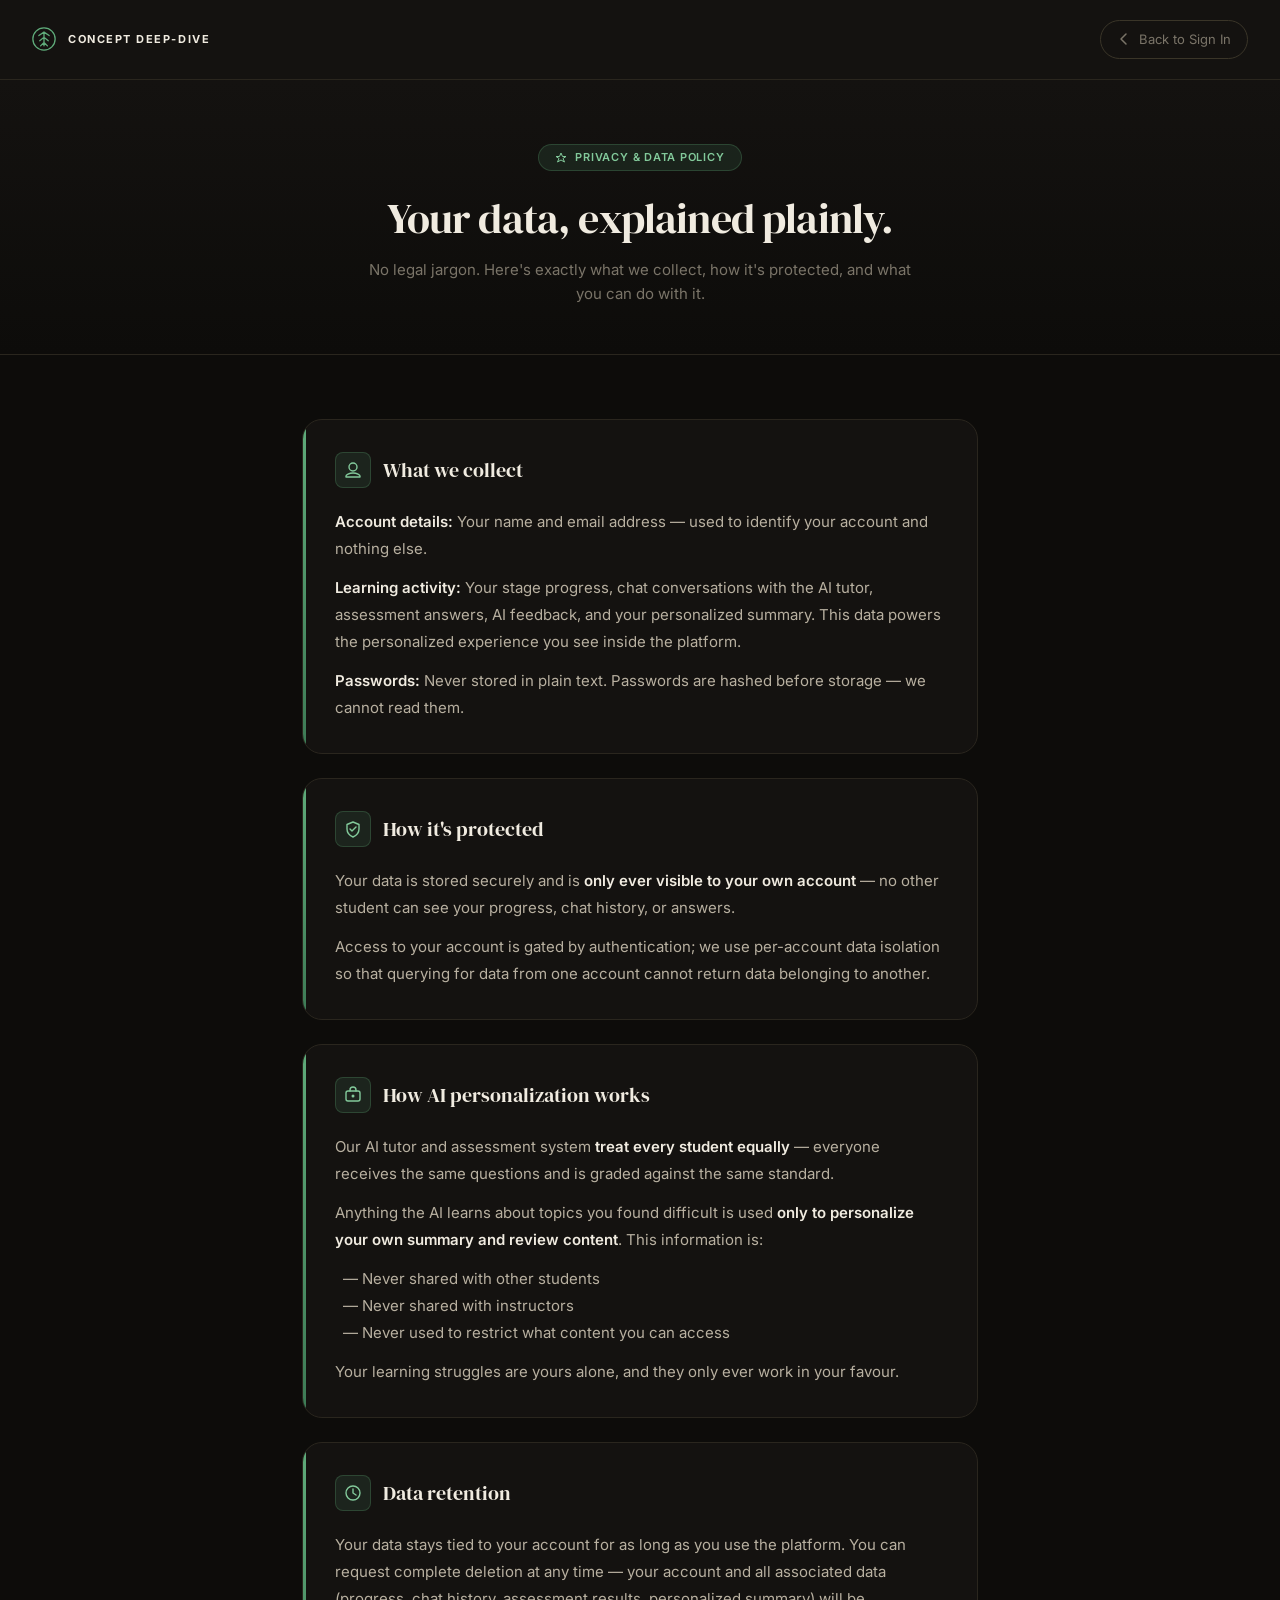
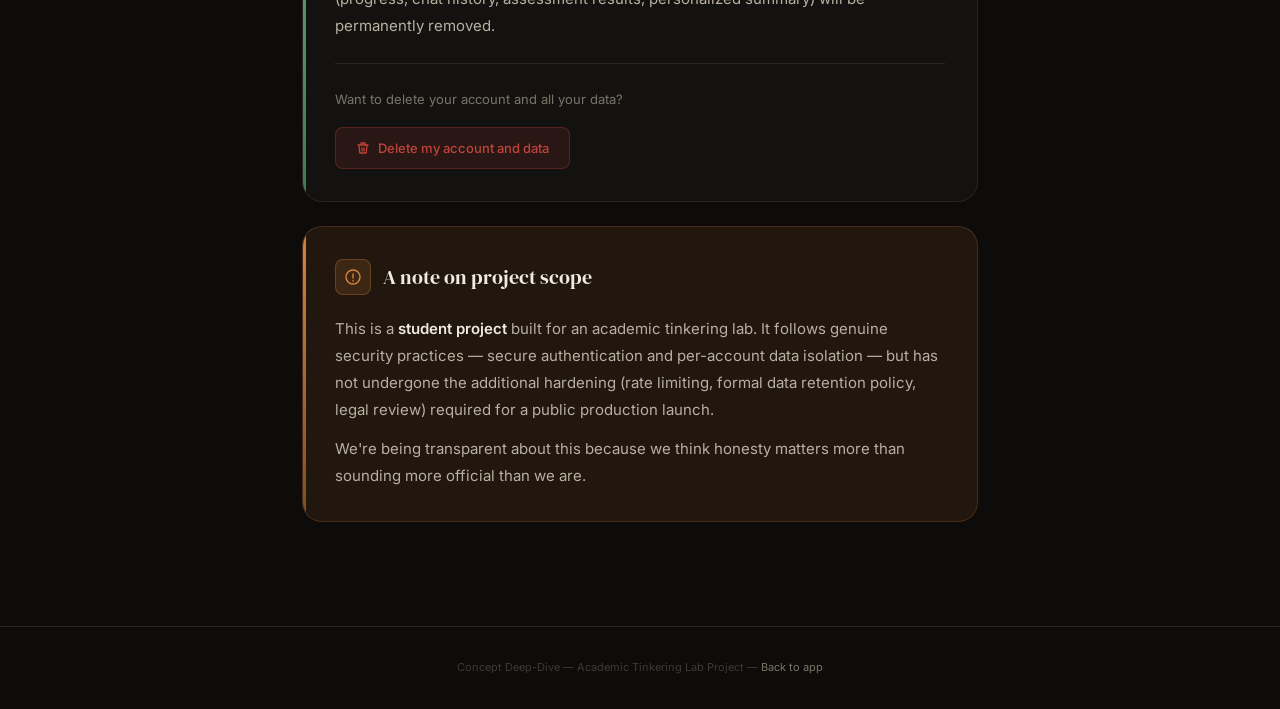
==== privacy.html @ 00d11127 "feat: Supabase auth, learning path UI, and move Gemini API key to gitignored config.js" ====
<!DOCTYPE html>
<html lang="en">
<head>
  <meta charset="UTF-8" />
  <meta name="viewport" content="width=device-width, initial-scale=1.0" />
  <title>Privacy &amp; Data Policy — Concept Deep-Dive</title>
  <meta name="description" content="How Concept Deep-Dive collects, protects, and uses your data." />
  <link rel="preconnect" href="https://fonts.googleapis.com" />
  <link rel="preconnect" href="https://fonts.gstatic.com" crossorigin />
  <link href="https://fonts.googleapis.com/css2?family=DM+Serif+Display:ital@0;1&family=Inter:wght@300;400;500;600;700&display=swap" rel="stylesheet" />
  <link rel="stylesheet" href="css/tokens.css" />
  <link rel="stylesheet" href="css/base.css" />
  <link rel="stylesheet" href="css/components.css" />

  <style>
    /* ── Privacy page layout ──────────────────────────────── */
    .privacy-wrap {
      min-height: 100dvh;
      background: var(--bark);
      display: flex;
      flex-direction: column;
    }

    /* Top bar */
    .privacy-nav {
      display: flex;
      align-items: center;
      justify-content: space-between;
      padding: var(--sp-5) var(--sp-8);
      border-bottom: 1px solid var(--border);
      background: var(--surface);
      position: sticky;
      top: 0;
      z-index: 10;
    }

    .privacy-nav-logo {
      display: flex;
      align-items: center;
      gap: var(--sp-3);
      text-decoration: none;
    }

    .privacy-nav-back {
      display: inline-flex;
      align-items: center;
      gap: var(--sp-2);
      font-size: var(--text-sm);
      color: var(--cream-3);
      text-decoration: none;
      padding: var(--sp-2) var(--sp-4);
      border: 1px solid var(--border-mid);
      border-radius: var(--r-pill);
      transition: color var(--dur-sm), border-color var(--dur-sm), background var(--dur-sm);
    }
    .privacy-nav-back:hover {
      color: var(--glow);
      border-color: var(--glow-border);
      background: var(--glow-soft);
    }
    .privacy-nav-back svg { flex-shrink: 0; }

    /* Hero */
    .privacy-hero {
      border-bottom: 1px solid var(--border);
      padding: var(--sp-16) var(--sp-8) var(--sp-12);
      background: linear-gradient(180deg, var(--surface) 0%, transparent 100%);
      text-align: center;
    }

    .privacy-badge {
      display: inline-flex;
      align-items: center;
      gap: var(--sp-2);
      background: var(--glow-soft);
      border: 1px solid var(--glow-border);
      border-radius: var(--r-pill);
      padding: var(--sp-1) var(--sp-4);
      font-size: var(--text-xs);
      font-weight: 600;
      color: var(--glow);
      letter-spacing: 0.07em;
      text-transform: uppercase;
      margin-bottom: var(--sp-6);
    }

    .privacy-hero-title {
      font-family: var(--font-display);
      font-size: var(--text-3xl);
      font-weight: 400;
      color: var(--cream);
      line-height: var(--leading-tight);
      letter-spacing: -0.02em;
      margin-bottom: var(--sp-4);
    }

    .privacy-hero-subtitle {
      font-size: var(--text-base);
      color: var(--cream-3);
      line-height: var(--leading-normal);
      max-width: 560px;
      margin: 0 auto;
    }

    /* Main content area */
    .privacy-content {
      max-width: 740px;
      margin: 0 auto;
      padding: var(--sp-16) var(--sp-8) var(--sp-20);
      width: 100%;
    }

    /* Section cards */
    .privacy-section {
      background: var(--surface);
      border: 1px solid var(--border);
      border-radius: var(--r-xl);
      padding: var(--sp-8) var(--sp-8);
      margin-bottom: var(--sp-6);
      position: relative;
      overflow: hidden;
      transition: border-color var(--dur-md);
    }
    .privacy-section:hover { border-color: var(--border-mid); }

    /* Left accent bar */
    .privacy-section::before {
      content: '';
      position: absolute;
      left: 0; top: 0; bottom: 0;
      width: 3px;
      background: linear-gradient(180deg, var(--leaf) 0%, var(--forest) 100%);
      border-radius: var(--r-sm) 0 0 var(--r-sm);
    }

    .privacy-section-header {
      display: flex;
      align-items: center;
      gap: var(--sp-3);
      margin-bottom: var(--sp-5);
    }

    .privacy-section-icon {
      width: 36px;
      height: 36px;
      background: var(--glow-soft);
      border: 1px solid var(--glow-border);
      border-radius: var(--r-md);
      display: flex;
      align-items: center;
      justify-content: center;
      flex-shrink: 0;
      color: var(--glow);
    }

    .privacy-section-title {
      font-family: var(--font-display);
      font-size: var(--text-lg);
      font-weight: 400;
      color: var(--cream);
      line-height: var(--leading-tight);
    }

    .privacy-section-body {
      font-size: var(--text-base);
      color: var(--cream-2);
      line-height: var(--leading-loose);
    }

    .privacy-section-body p + p { margin-top: var(--sp-3); }

    .privacy-section-body strong {
      color: var(--cream);
      font-weight: 600;
    }

    /* Note / caution section variant */
    .privacy-section--note {
      background: var(--amber-soft);
      border-color: rgba(212,132,60,0.2);
    }
    .privacy-section--note::before {
      background: linear-gradient(180deg, var(--amber) 0%, rgba(212,132,60,0.5) 100%);
    }
    .privacy-section--note .privacy-section-icon {
      background: rgba(212,132,60,0.15);
      border-color: rgba(212,132,60,0.3);
      color: var(--amber);
    }

    /* Delete account section */
    .delete-account-area {
      margin-top: var(--sp-6);
      padding-top: var(--sp-6);
      border-top: 1px solid var(--border);
    }

    .delete-account-label {
      font-size: var(--text-sm);
      color: var(--cream-3);
      margin-bottom: var(--sp-4);
    }

    .btn-danger-outline {
      display: inline-flex;
      align-items: center;
      gap: var(--sp-2);
      font-family: var(--font-body);
      font-size: var(--text-sm);
      font-weight: 500;
      color: var(--danger);
      background: var(--danger-soft);
      border: 1px solid rgba(192,68,58,0.3);
      border-radius: var(--r-md);
      padding: var(--sp-3) var(--sp-5);
      cursor: pointer;
      transition: background var(--dur-sm), border-color var(--dur-sm), color var(--dur-sm);
    }
    .btn-danger-outline:hover {
      background: rgba(192,68,58,0.2);
      border-color: rgba(192,68,58,0.5);
    }

    /* Delete confirm dialog */
    .delete-confirm {
      display: none;
      margin-top: var(--sp-4);
      padding: var(--sp-4) var(--sp-5);
      background: var(--danger-soft);
      border: 1px solid rgba(192,68,58,0.25);
      border-radius: var(--r-md);
      font-size: var(--text-sm);
      color: var(--cream-2);
      line-height: var(--leading-normal);
    }
    .delete-confirm.is-visible { display: block; }
    .delete-confirm strong { color: var(--cream); }

    /* Footer */
    .privacy-footer {
      border-top: 1px solid var(--border);
      padding: var(--sp-8);
      text-align: center;
      font-size: var(--text-xs);
      color: var(--cream-4);
    }
    .privacy-footer a {
      color: var(--cream-3);
      text-decoration: none;
      transition: color var(--dur-sm);
    }
    .privacy-footer a:hover { color: var(--glow); }

    /* Responsive */
    @media (max-width: 680px) {
      .privacy-nav { padding: var(--sp-4) var(--sp-5); }
      .privacy-hero { padding: var(--sp-10) var(--sp-5) var(--sp-8); }
      .privacy-hero-title { font-size: var(--text-2xl); }
      .privacy-content { padding: var(--sp-8) var(--sp-5) var(--sp-16); }
      .privacy-section { padding: var(--sp-6) var(--sp-6); }
    }
  </style>
</head>
<body>

  <div class="privacy-wrap">

    <!-- NAV BAR -->
    <nav class="privacy-nav" aria-label="Site navigation">
      <a href="index.html" class="privacy-nav-logo" aria-label="Concept Deep-Dive home">
        <svg width="24" height="24" viewBox="0 0 28 28" fill="none" aria-hidden="true">
          <circle cx="14" cy="14" r="13" stroke="#5FAB7A" stroke-width="1.5"/>
          <path d="M14 6v16M8 10l6-4 6 4M9 16l5-4 5 4M10 22l4-4 4 4" stroke="#5FAB7A" stroke-width="1.5" stroke-linecap="round"/>
        </svg>
        <span class="logo-wordmark">Concept Deep&#8209;Dive</span>
      </a>
      <a href="index.html" class="privacy-nav-back" id="nav-back-btn">
        <svg width="14" height="14" viewBox="0 0 14 14" fill="none" aria-hidden="true">
          <path d="M9 2L4 7l5 5" stroke="currentColor" stroke-width="1.5" stroke-linecap="round" stroke-linejoin="round"/>
        </svg>
        Back to Sign In
      </a>
    </nav>

    <!-- HERO -->
    <header class="privacy-hero">
      <div class="privacy-badge" aria-hidden="true">
        <svg width="12" height="12" viewBox="0 0 12 12" fill="none">
          <path d="M6 1L7.5 4.5H11L8 6.5L9.5 10L6 8L2.5 10L4 6.5L1 4.5H4.5L6 1Z" stroke="currentColor" stroke-width="1" stroke-linejoin="round"/>
        </svg>
        Privacy &amp; Data Policy
      </div>
      <h1 class="privacy-hero-title">Your data, explained plainly.</h1>
      <p class="privacy-hero-subtitle">
        No legal jargon. Here's exactly what we collect, how it's protected,
        and what you can do with it.
      </p>
    </header>

    <!-- CONTENT -->
    <main class="privacy-content" id="main-content">

      <!-- What we collect -->
      <section class="privacy-section" aria-labelledby="section-collect">
        <div class="privacy-section-header">
          <div class="privacy-section-icon" aria-hidden="true">
            <svg width="18" height="18" viewBox="0 0 18 18" fill="none">
              <path d="M9 2a4 4 0 1 1 0 8A4 4 0 0 1 9 2zm0 10c-4 0-7 2-7 3v1h14v-1c0-1-3-3-7-3z" stroke="currentColor" stroke-width="1.4" stroke-linecap="round" stroke-linejoin="round" fill="none"/>
            </svg>
          </div>
          <h2 class="privacy-section-title" id="section-collect">What we collect</h2>
        </div>
        <div class="privacy-section-body">
          <p>
            <strong>Account details:</strong> Your name and email address — used to identify your account and nothing else.
          </p>
          <p>
            <strong>Learning activity:</strong> Your stage progress, chat conversations with the AI tutor, assessment answers, AI feedback, and your personalized summary. This data powers the personalized experience you see inside the platform.
          </p>
          <p>
            <strong>Passwords:</strong> Never stored in plain text. Passwords are hashed before storage — we cannot read them.
          </p>
        </div>
      </section>

      <!-- How it's protected -->
      <section class="privacy-section" aria-labelledby="section-protect">
        <div class="privacy-section-header">
          <div class="privacy-section-icon" aria-hidden="true">
            <svg width="18" height="18" viewBox="0 0 18 18" fill="none">
              <path d="M9 2L3 4.5v4.5C3 12.5 5.5 15.5 9 17c3.5-1.5 6-4.5 6-8V4.5L9 2z" stroke="currentColor" stroke-width="1.4" stroke-linecap="round" stroke-linejoin="round" fill="none"/>
              <path d="M6 9l2 2 4-4" stroke="currentColor" stroke-width="1.4" stroke-linecap="round" stroke-linejoin="round"/>
            </svg>
          </div>
          <h2 class="privacy-section-title" id="section-protect">How it's protected</h2>
        </div>
        <div class="privacy-section-body">
          <p>
            Your data is stored securely and is <strong>only ever visible to your own account</strong> — no other student can see your progress, chat history, or answers.
          </p>
          <p>
            Access to your account is gated by authentication; we use per-account data isolation so that querying for data from one account cannot return data belonging to another.
          </p>
        </div>
      </section>

      <!-- How AI personalization works -->
      <section class="privacy-section" aria-labelledby="section-ai">
        <div class="privacy-section-header">
          <div class="privacy-section-icon" aria-hidden="true">
            <svg width="18" height="18" viewBox="0 0 18 18" fill="none">
              <rect x="2" y="5" width="14" height="10" rx="2" stroke="currentColor" stroke-width="1.4"/>
              <path d="M6 5V4a3 3 0 0 1 6 0v1" stroke="currentColor" stroke-width="1.4" stroke-linecap="round"/>
              <circle cx="9" cy="10" r="1.5" fill="currentColor"/>
            </svg>
          </div>
          <h2 class="privacy-section-title" id="section-ai">How AI personalization works</h2>
        </div>
        <div class="privacy-section-body">
          <p>
            Our AI tutor and assessment system <strong>treat every student equally</strong> — everyone receives the same questions and is graded against the same standard.
          </p>
          <p>
            Anything the AI learns about topics you found difficult is used <strong>only to personalize your own summary and review content</strong>. This information is:
          </p>
          <p>
            &nbsp;&nbsp;&mdash; Never shared with other students<br/>
            &nbsp;&nbsp;&mdash; Never shared with instructors<br/>
            &nbsp;&nbsp;&mdash; Never used to restrict what content you can access
          </p>
          <p>
            Your learning struggles are yours alone, and they only ever work in your favour.
          </p>
        </div>
      </section>

      <!-- Data retention -->
      <section class="privacy-section" aria-labelledby="section-retention">
        <div class="privacy-section-header">
          <div class="privacy-section-icon" aria-hidden="true">
            <svg width="18" height="18" viewBox="0 0 18 18" fill="none">
              <circle cx="9" cy="9" r="7" stroke="currentColor" stroke-width="1.4"/>
              <path d="M9 5v4l3 2" stroke="currentColor" stroke-width="1.4" stroke-linecap="round" stroke-linejoin="round"/>
            </svg>
          </div>
          <h2 class="privacy-section-title" id="section-retention">Data retention</h2>
        </div>
        <div class="privacy-section-body">
          <p>
            Your data stays tied to your account for as long as you use the platform. You can request complete deletion at any time — your account and all associated data (progress, chat history, assessment results, personalized summary) will be permanently removed.
          </p>

          <div class="delete-account-area">
            <p class="delete-account-label">
              Want to delete your account and all your data?
            </p>
            <button
              class="btn-danger-outline"
              id="btn-delete-account"
              type="button"
              aria-expanded="false"
              aria-controls="delete-confirm-dialog"
            >
              <svg width="14" height="14" viewBox="0 0 14 14" fill="none" aria-hidden="true">
                <path d="M2 4h10M5 4V2.5A.5.5 0 0 1 5.5 2h3a.5.5 0 0 1 .5.5V4M6 7v3M8 7v3M3 4l.7 7.3a.5.5 0 0 0 .5.7h5.6a.5.5 0 0 0 .5-.7L11 4" stroke="currentColor" stroke-width="1.3" stroke-linecap="round" stroke-linejoin="round"/>
              </svg>
              Delete my account and data
            </button>

            <div class="delete-confirm" id="delete-confirm-dialog" role="region" aria-live="polite">
              <strong>To delete your account:</strong> Sign in, open your account settings, and select "Delete account". This action is irreversible — all your progress, chat history, assessment results, and personalized summary will be permanently erased.
              <br/><br/>
              If you no longer have access to your account, contact the project administrator directly.
            </div>
          </div>
        </div>
      </section>

      <!-- Note: student project -->
      <section class="privacy-section privacy-section--note" aria-labelledby="section-note">
        <div class="privacy-section-header">
          <div class="privacy-section-icon" aria-hidden="true">
            <svg width="18" height="18" viewBox="0 0 18 18" fill="none">
              <path d="M9 2a7 7 0 1 1 0 14A7 7 0 0 1 9 2zm0 4v4m0 2.5v.5" stroke="currentColor" stroke-width="1.4" stroke-linecap="round"/>
            </svg>
          </div>
          <h2 class="privacy-section-title" id="section-note">A note on project scope</h2>
        </div>
        <div class="privacy-section-body">
          <p>
            This is a <strong>student project</strong> built for an academic tinkering lab. It follows genuine security practices — secure authentication and per-account data isolation — but has not undergone the additional hardening (rate limiting, formal data retention policy, legal review) required for a public production launch.
          </p>
          <p>
            We're being transparent about this because we think honesty matters more than sounding more official than we are.
          </p>
        </div>
      </section>

    </main>

    <!-- FOOTER -->
    <footer class="privacy-footer">
      <p>Concept Deep-Dive &mdash; Academic Tinkering Lab Project &mdash; <a href="index.html">Back to app</a></p>
    </footer>

  </div>

  <script>
    // Delete account button — shows inline confirmation
    const btnDelete  = document.getElementById('btn-delete-account');
    const confirmDlg = document.getElementById('delete-confirm-dialog');
    btnDelete.addEventListener('click', () => {
      const isOpen = confirmDlg.classList.toggle('is-visible');
      btnDelete.setAttribute('aria-expanded', String(isOpen));
    });

    // "Back to Sign In" — use history.back() if navigated from the app
    const backBtn = document.getElementById('nav-back-btn');
    backBtn.addEventListener('click', e => {
      if (window.history.length > 1 && document.referrer && document.referrer.includes('index.html')) {
        e.preventDefault();
        window.history.back();
      }
    });
  </script>

</body>
</html>
---- css/tokens.css ----
/* ============================================================
   DESIGN TOKENS v2 — Concept Deep-Dive
   Richer palette, bigger type scale, stronger hierarchy
   ============================================================ */

:root {
  /* ── Palette ──────────────────────────────────────────────
     Named after tree anatomy
  */
  --bark:          #0D0C0A;   /* true-black base */
  --surface:       #141210;   /* card background */
  --surface-2:     #1C1A16;   /* elevated / hover */
  --surface-3:     #242018;   /* highest surface */
  --border:        #2A261E;   /* default border */
  --border-mid:    #3A3528;   /* stronger border */

  --forest:        #3D7A55;   /* deep growth green */
  --leaf:          #5FAB7A;   /* primary accent */
  --glow:          #82C99A;   /* hover / highlight */
  --glow-soft:     rgba(95,171,122,0.12);  /* green tint bg */
  --glow-border:   rgba(95,171,122,0.25);  /* green border */
  --glow-ring:     rgba(95,171,122,0.35);  /* focus ring */

  --cream:         #F0EBE0;   /* primary text */
  --cream-2:       #B8B0A0;   /* secondary text */
  --cream-3:       #7A7468;   /* muted text */
  --cream-4:       #3E3A34;   /* dim / disabled */

  --amber:         #D4843C;   /* warm accent */
  --amber-soft:    rgba(212,132,60,0.1);
  --danger:        #C0443A;
  --danger-soft:   rgba(192,68,58,0.12);

  /* ── Typography ───────────────────────────────────────────*/
  --font-display: 'DM Serif Display', Georgia, serif;
  --font-body:    'Inter', system-ui, -apple-system, sans-serif;

  --text-2xs: 0.625rem;    /* 10px */
  --text-xs:  0.6875rem;   /* 11px */
  --text-sm:  0.8125rem;   /* 13px */
  --text-base:0.9375rem;   /* 15px */
  --text-md:  1.0625rem;   /* 17px */
  --text-lg:  1.25rem;     /* 20px */
  --text-xl:  1.5625rem;   /* 25px */
  --text-2xl: 2rem;        /* 32px */
  --text-3xl: 2.625rem;    /* 42px */
  --text-4xl: 3.25rem;     /* 52px */

  --leading-tight:  1.1;
  --leading-snug:   1.3;
  --leading-normal: 1.6;
  --leading-loose:  1.8;

  /* ── Spacing ──────────────────────────────────────────────*/
  --sp-1:  0.25rem;
  --sp-2:  0.5rem;
  --sp-3:  0.75rem;
  --sp-4:  1rem;
  --sp-5:  1.25rem;
  --sp-6:  1.5rem;
  --sp-7:  1.75rem;
  --sp-8:  2rem;
  --sp-10: 2.5rem;
  --sp-12: 3rem;
  --sp-16: 4rem;
  --sp-20: 5rem;

  /* ── Radii ────────────────────────────────────────────────*/
  --r-sm:   4px;
  --r-md:   8px;
  --r-lg:   14px;
  --r-xl:   20px;
  --r-2xl:  28px;
  --r-pill: 999px;

  /* ── Shadows ──────────────────────────────────────────────*/
  --shadow-sm:    0 1px 4px rgba(0,0,0,0.5);
  --shadow-md:    0 4px 20px rgba(0,0,0,0.55);
  --shadow-lg:    0 12px 48px rgba(0,0,0,0.65);
  --shadow-green: 0 0 0 3px var(--glow-ring);
  --shadow-inset: inset 0 1px 0 rgba(255,255,255,0.04);

  /* ── Motion ───────────────────────────────────────────────*/
  --ease-expo:   cubic-bezier(0.19, 1, 0.22, 1);
  --ease-spring: cubic-bezier(0.34, 1.56, 0.64, 1);
  --ease-in-out: cubic-bezier(0.4, 0, 0.2, 1);
  --dur-xs:   80ms;
  --dur-sm:   140ms;
  --dur-md:   260ms;
  --dur-lg:   500ms;
  --dur-xl:   800ms;

  /* ── Layout ───────────────────────────────────────────────*/
  --sidebar-w:    230px;
  --content-max:  1400px;
  --node-sz:      32px;
  --branch-w:     2px;
}

@media (prefers-reduced-motion: reduce) {
  :root {
    --dur-xs: 0ms; --dur-sm: 0ms;
    --dur-md: 0ms; --dur-lg: 0ms; --dur-xl: 0ms;
  }
}
---- css/base.css ----
/* ============================================================
   BASE — Reset, globals, typography, button system
   ============================================================ */

*, *::before, *::after { box-sizing: border-box; margin: 0; padding: 0; }

html { font-size: 16px; -webkit-text-size-adjust: 100%; }

body {
  font-family: var(--font-body);
  font-size: var(--text-base);
  line-height: var(--leading-normal);
  color: var(--cream);
  background: var(--bark);
  min-height: 100dvh;
  overflow-x: hidden;
  -webkit-font-smoothing: antialiased;
}

/* ── Views ──────────────────────────────────────────────────*/
.view { min-height: 100dvh; }
[hidden], .view[hidden] { display: none !important; }

/* ── Focus ──────────────────────────────────────────────────*/
:focus-visible {
  outline: 2px solid var(--leaf);
  outline-offset: 3px;
  border-radius: var(--r-sm);
}
:focus:not(:focus-visible) { outline: none; }

/* ── Links ──────────────────────────────────────────────────*/
a { color: var(--glow); text-decoration: none; }
a:hover { color: var(--leaf); }

/* ── Buttons reset ──────────────────────────────────────────*/
button { font-family: var(--font-body); cursor: pointer; border: none; background: none; padding: 0; color: inherit; }
button:disabled { cursor: not-allowed; opacity: 0.35; }

/* ── Logo ───────────────────────────────────────────────────*/
.logo-wordmark {
  font-family: var(--font-body);
  font-weight: 700;
  font-size: var(--text-xs);
  color: var(--cream);
  letter-spacing: 0.14em;
  text-transform: uppercase;
}

/* ── Button system ──────────────────────────────────────────*/
.btn {
  display: inline-flex;
  align-items: center;
  justify-content: center;
  gap: var(--sp-2);
  padding: var(--sp-3) var(--sp-5);
  font-size: var(--text-sm);
  font-weight: 500;
  border-radius: var(--r-md);
  transition: background var(--dur-sm), color var(--dur-sm),
              box-shadow var(--dur-sm), border-color var(--dur-sm),
              transform var(--dur-xs);
  white-space: nowrap;
  line-height: 1;
  letter-spacing: 0.01em;
  position: relative;
}
.btn:active:not(:disabled) { transform: scale(0.975); }

.btn--primary {
  background: var(--leaf);
  color: #0a1a10;
  font-weight: 700;
  padding: var(--sp-3) var(--sp-6);
}
.btn--primary:hover:not(:disabled) {
  background: var(--glow);
  box-shadow: 0 4px 20px rgba(95,171,122,0.3);
}

.btn--lg {
  padding: var(--sp-4) var(--sp-8);
  font-size: var(--text-base);
  border-radius: var(--r-lg);
}

.btn--ghost {
  background: transparent;
  color: var(--cream-3);
  border: 1px solid var(--border);
  font-size: var(--text-xs);
}
.btn--ghost:hover:not(:disabled) {
  color: var(--cream-2);
  border-color: var(--border-mid);
  background: var(--surface-2);
}

.btn--complete {
  background: var(--glow-soft);
  color: var(--leaf);
  border: 1px solid var(--glow-border);
  font-size: var(--text-xs);
  font-weight: 700;
  letter-spacing: 0.04em;
  text-transform: uppercase;
}
.btn--complete:hover:not(:disabled) {
  background: rgba(95,171,122,0.18);
  box-shadow: var(--shadow-green);
}

.btn--full { width: 100%; padding: var(--sp-4) var(--sp-5); font-size: var(--text-base); }

.btn-icon {
  display: inline-flex;
  align-items: center;
  justify-content: center;
  width: 32px;
  height: 32px;
  border-radius: var(--r-md);
  color: var(--cream-3);
  transition: color var(--dur-sm), background var(--dur-sm);
}
.btn-icon:hover { color: var(--cream-2); background: var(--surface-2); }

.btn-loading {
  display: none;
  width: 16px; height: 16px;
  border: 2px solid rgba(255,255,255,0.25);
  border-top-color: #fff;
  border-radius: 50%;
  animation: spin 0.7s linear infinite;
}
.btn--loading .btn-label { display: none; }
.btn--loading .btn-loading { display: block; }

@keyframes spin { to { transform: rotate(360deg); } }

/* ── Utility ─────────────────────────────────────────────────*/
.sr-only { position: absolute; width: 1px; height: 1px; padding: 0; margin: -1px; overflow: hidden; clip: rect(0,0,0,0); white-space: nowrap; border: 0; }

/* ── Initial App Boot Loader ─────────────────────────────────*/
.app-loader {
  position: fixed;
  inset: 0;
  background: var(--bark);
  display: flex;
  align-items: center;
  justify-content: center;
  z-index: 99999;
  transition: opacity var(--dur-md) var(--ease-out);
}
.app-loader--hidden {
  opacity: 0;
  pointer-events: none;
}
.app-loader-content {
  display: flex;
  flex-direction: column;
  align-items: center;
  gap: var(--sp-4);
}
.app-loader-spinner {
  width: 34px;
  height: 34px;
  border: 2.5px solid var(--border-mid);
  border-top-color: var(--leaf);
  border-radius: 50%;
  animation: spin 0.8s linear infinite;
}
.app-loader-text {
  font-family: var(--font-body);
  font-size: var(--text-xs);
  color: var(--cream-3);
  letter-spacing: 0.05em;
}
---- css/components.css ----
/* ============================================================
   COMPONENTS — Toasts, particles, micro-animations
   ============================================================ */

/* ── Toasts ──────────────────────────────────────────────────*/
.toast-container {
  position: fixed;
  bottom: var(--sp-6);
  right: var(--sp-6);
  z-index: 1000;
  display: flex;
  flex-direction: column;
  gap: var(--sp-3);
  pointer-events: none;
}

.toast {
  background: var(--surface-3);
  border: 1px solid var(--border-mid);
  border-radius: var(--r-lg);
  padding: var(--sp-4) var(--sp-5);
  font-size: var(--text-sm);
  color: var(--cream);
  box-shadow: var(--shadow-lg);
  display: flex;
  align-items: center;
  gap: var(--sp-3);
  pointer-events: auto;
  max-width: 340px;
  animation: toast-in var(--dur-lg) var(--ease-expo) both;
}

.toast--success {
  border-color: var(--glow-border);
}
.toast--success::before {
  content: '✓';
  width: 22px;
  height: 22px;
  border-radius: 50%;
  background: var(--leaf);
  color: #0a1a10;
  display: flex;
  align-items: center;
  justify-content: center;
  font-size: 12px;
  font-weight: 800;
  flex-shrink: 0;
}

.toast--out {
  animation: toast-out var(--dur-md) var(--ease-expo) both;
}

@keyframes toast-in {
  from { opacity: 0; transform: translateY(14px) scale(0.95); }
  to   { opacity: 1; transform: translateY(0)   scale(1); }
}
@keyframes toast-out {
  to   { opacity: 0; transform: translateY(8px) scale(0.97); }
}

/* ── Particle burst ──────────────────────────────────────────*/
@keyframes particle-fly {
  0%   { transform: translate(0,0) scale(1); opacity: 1; }
  100% { transform: translate(var(--tx),var(--ty)) scale(0); opacity: 0; }
}

.particle {
  position: fixed;
  width: 5px;
  height: 5px;
  border-radius: 50%;
  background: var(--leaf);
  pointer-events: none;
  animation: particle-fly 0.7s var(--ease-expo) forwards;
  z-index: 9999;
}

/* ── Node pulse on completion ────────────────────────────────*/
@keyframes node-pulse {
  0%   { box-shadow: 0 0 0 0   rgba(95,171,122,0.5); }
  60%  { box-shadow: 0 0 0 14px rgba(95,171,122,0); }
  100% { box-shadow: 0 0 0 0   rgba(95,171,122,0); }
}
.stage-card[data-status="completed"] .stage-node-ring {
  animation: node-pulse 1s ease-out;
}

/* ── Card entrance ───────────────────────────────────────────*/
@keyframes card-rise {
  from { opacity: 0; transform: translateY(20px); }
  to   { opacity: 1; transform: translateY(0); }
}

/* ── Unlock spring ───────────────────────────────────────────*/
@keyframes card-unlock {
  0%   { transform: scale(1); }
  35%  { transform: scale(1.025); }
  65%  { transform: scale(0.99); }
  100% { transform: scale(1); }
}
.stage-card--just-unlocked .stage-body {
  animation: card-unlock var(--dur-lg) var(--ease-spring);
}

/* ── Synthesis reveal ────────────────────────────────────────*/
@keyframes synth-reveal {
  from { opacity: 0; transform: translateY(12px); }
  to   { opacity: 1; transform: translateY(0); }
}
.completion-cta { animation: synth-reveal var(--dur-lg) var(--ease-expo) both; }

/* ── Header completion glow ──────────────────────────────────*/
@keyframes header-glow {
  0%   { background-position: 0% 50%; }
  50%  { background-position: 100% 50%; }
  100% { background-position: 0% 50%; }
}
.topic-header--complete .topic-title {
  background: linear-gradient(90deg, var(--cream), var(--glow), var(--cream));
  background-size: 200% auto;
  -webkit-background-clip: text;
  -webkit-text-fill-color: transparent;
  animation: header-glow 3s ease infinite;
}

/* ── Utility: hidden classes ─────────────────────────────────*/
.hidden { display: none !important; }

/* ── Mobile toasts ───────────────────────────────────────────*/
@media (max-width: 480px) {
  .toast-container { bottom: var(--sp-4); left: var(--sp-4); right: var(--sp-4); }
  .toast { max-width: 100%; }
}
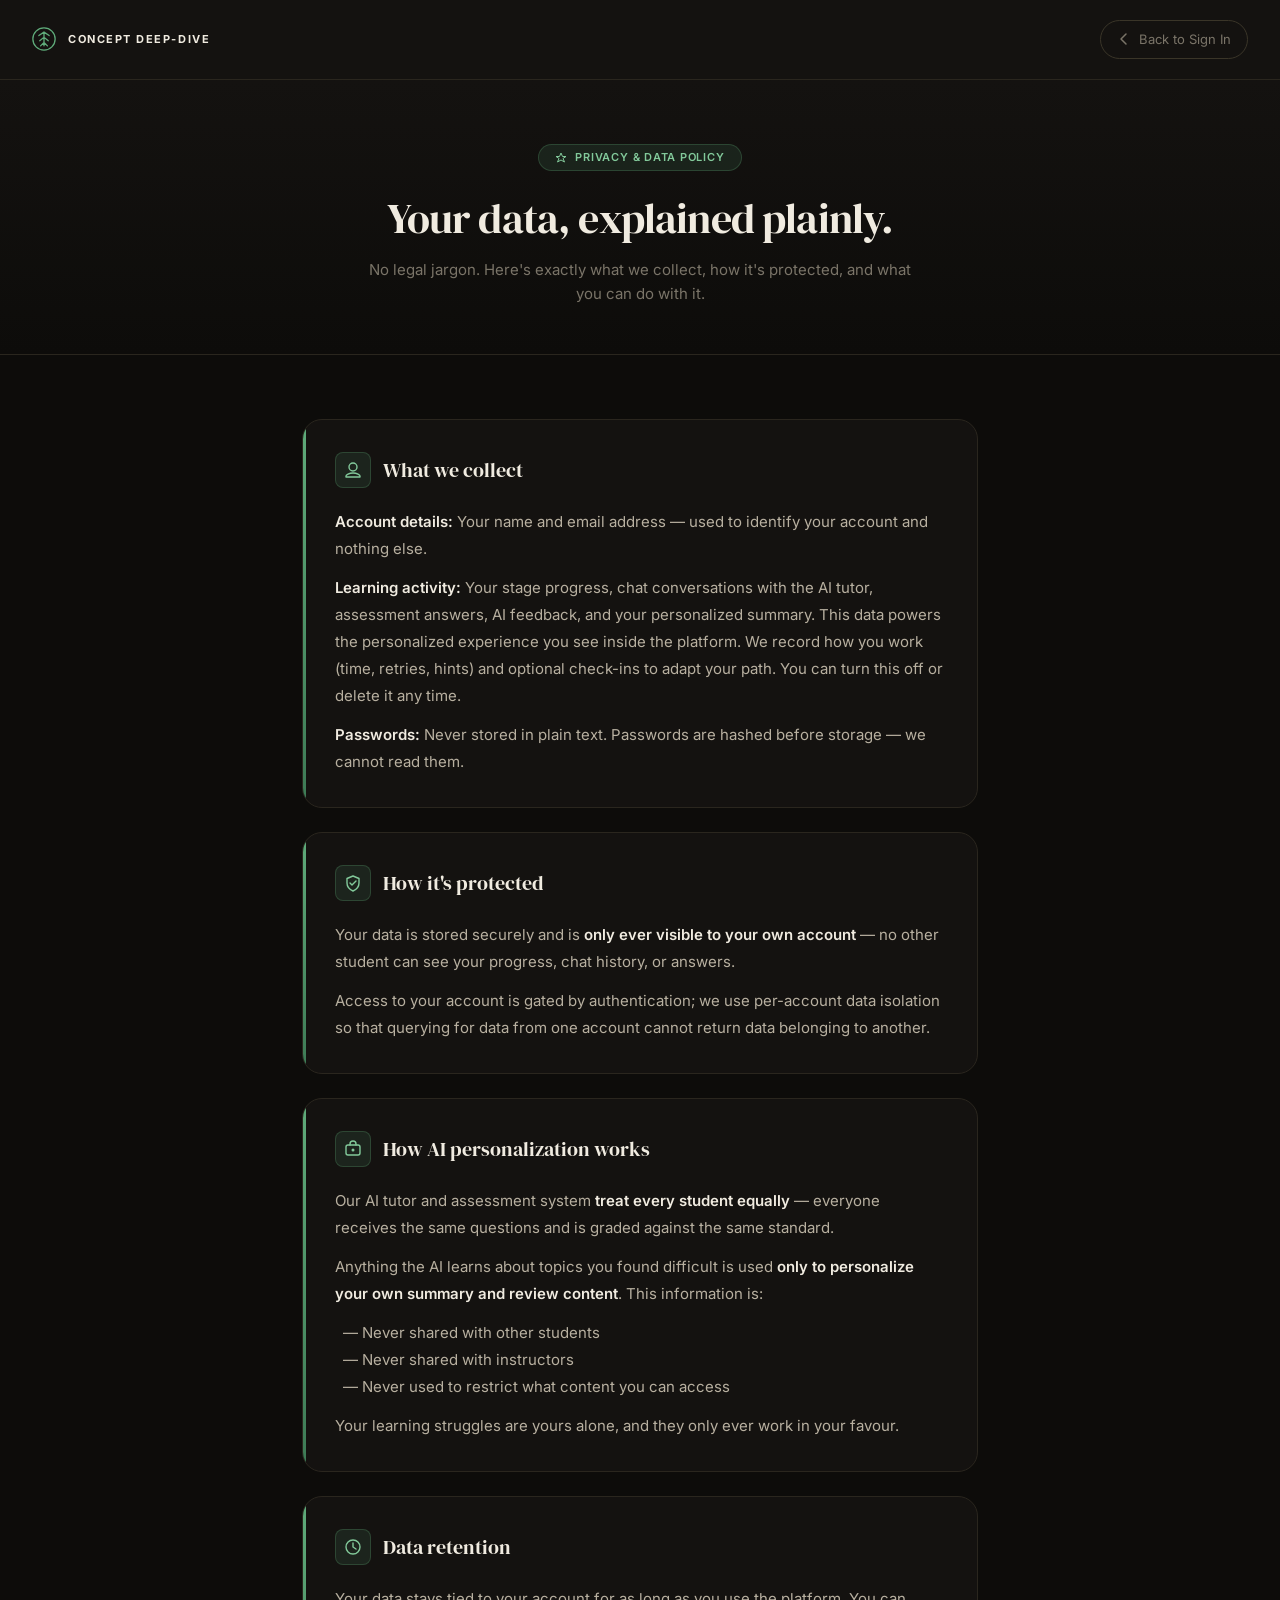
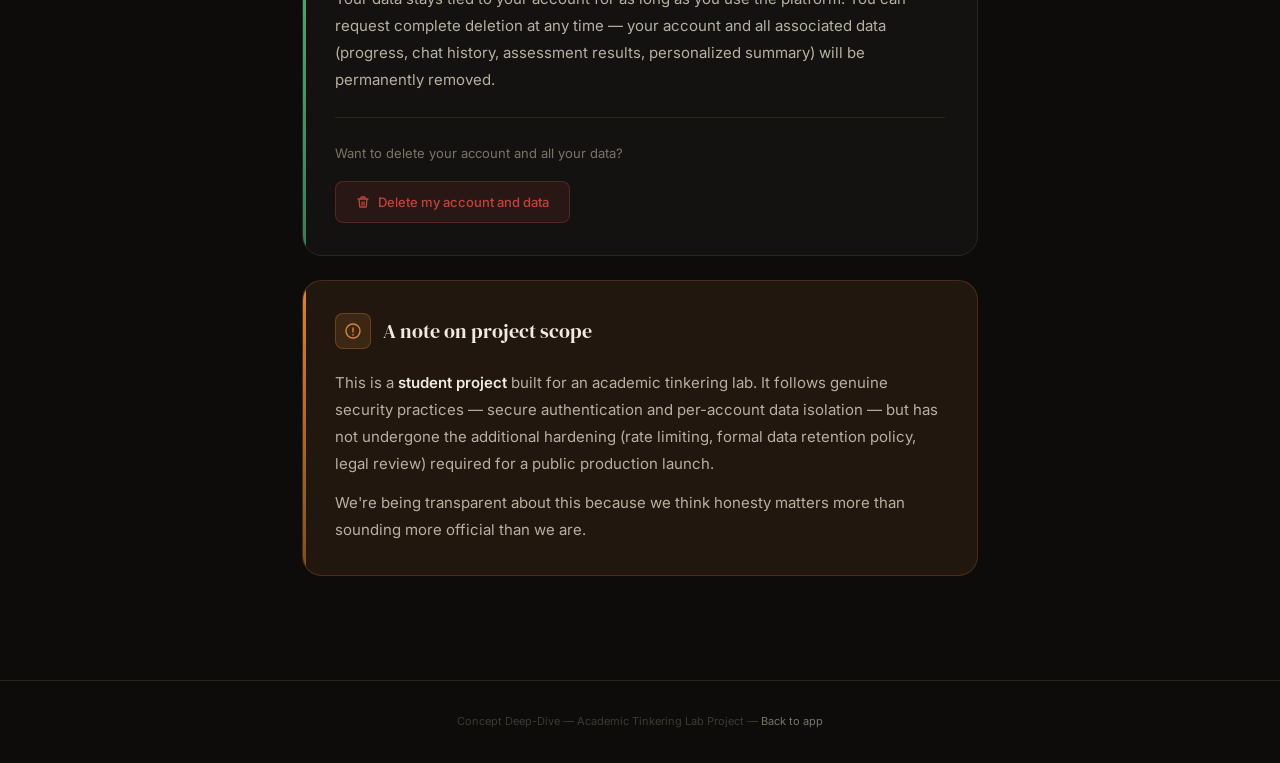
==== commit 84f597ff: "Add mindset agent, multi-page flow, Supabase backend" ====
--- a/privacy.html
+++ b/privacy.html
@@ -315,7 +315,7 @@
             <strong>Account details:</strong> Your name and email address — used to identify your account and nothing else.
           </p>
           <p>
-            <strong>Learning activity:</strong> Your stage progress, chat conversations with the AI tutor, assessment answers, AI feedback, and your personalized summary. This data powers the personalized experience you see inside the platform.
+            <strong>Learning activity:</strong> Your stage progress, chat conversations with the AI tutor, assessment answers, AI feedback, and your personalized summary. This data powers the personalized experience you see inside the platform. We record how you work (time, retries, hints) and optional check-ins to adapt your path. You can turn this off or delete it any time.
           </p>
           <p>
             <strong>Passwords:</strong> Never stored in plain text. Passwords are hashed before storage — we cannot read them.
--- a/css/tokens.css
+++ b/css/tokens.css
@@ -7,99 +7,129 @@
   /* ── Palette ──────────────────────────────────────────────
      Named after tree anatomy
   */
-  --bark:          #0D0C0A;   /* true-black base */
-  --surface:       #141210;   /* card background */
-  --surface-2:     #1C1A16;   /* elevated / hover */
-  --surface-3:     #242018;   /* highest surface */
-  --border:        #2A261E;   /* default border */
-  --border-mid:    #3A3528;   /* stronger border */
+  --bark: #0D0C0A;
+  /* true-black base */
+  --surface: #141210;
+  /* card background */
+  --surface-2: #1C1A16;
+  /* elevated / hover */
+  --surface-3: #242018;
+  /* highest surface */
+  --border: #2A261E;
+  /* default border */
+  --border-mid: #3A3528;
+  /* stronger border */
 
-  --forest:        #3D7A55;   /* deep growth green */
-  --leaf:          #5FAB7A;   /* primary accent */
-  --glow:          #82C99A;   /* hover / highlight */
-  --glow-soft:     rgba(95,171,122,0.12);  /* green tint bg */
-  --glow-border:   rgba(95,171,122,0.25);  /* green border */
-  --glow-ring:     rgba(95,171,122,0.35);  /* focus ring */
+  --forest: #3D7A55;
+  /* deep growth green */
+  --leaf: #5FAB7A;
+  /* primary accent */
+  --glow: #82C99A;
+  /* hover / highlight */
+  --glow-soft: rgba(95, 171, 122, 0.12);
+  /* green tint bg */
+  --glow-border: rgba(95, 171, 122, 0.25);
+  /* green border */
+  --glow-ring: rgba(95, 171, 122, 0.35);
+  /* focus ring */
 
-  --cream:         #F0EBE0;   /* primary text */
-  --cream-2:       #B8B0A0;   /* secondary text */
-  --cream-3:       #7A7468;   /* muted text */
-  --cream-4:       #3E3A34;   /* dim / disabled */
+  --cream: #F0EBE0;
+  /* primary text */
+  --cream-2: #B8B0A0;
+  /* secondary text */
+  --cream-3: #7A7468;
+  /* muted text */
+  --cream-4: #3E3A34;
+  /* dim / disabled */
 
-  --amber:         #D4843C;   /* warm accent */
-  --amber-soft:    rgba(212,132,60,0.1);
-  --danger:        #C0443A;
-  --danger-soft:   rgba(192,68,58,0.12);
+  --amber: #D4843C;
+  /* warm accent */
+  --amber-soft: rgba(212, 132, 60, 0.1);
+  --danger: #C0443A;
+  --danger-soft: rgba(192, 68, 58, 0.12);
 
   /* ── Typography ───────────────────────────────────────────*/
   --font-display: 'DM Serif Display', Georgia, serif;
-  --font-body:    'Inter', system-ui, -apple-system, sans-serif;
+  --font-body: 'Inter', system-ui, -apple-system, sans-serif;
 
-  --text-2xs: 0.625rem;    /* 10px */
-  --text-xs:  0.6875rem;   /* 11px */
-  --text-sm:  0.8125rem;   /* 13px */
-  --text-base:0.9375rem;   /* 15px */
-  --text-md:  1.0625rem;   /* 17px */
-  --text-lg:  1.25rem;     /* 20px */
-  --text-xl:  1.5625rem;   /* 25px */
-  --text-2xl: 2rem;        /* 32px */
-  --text-3xl: 2.625rem;    /* 42px */
-  --text-4xl: 3.25rem;     /* 52px */
+  --text-2xs: 0.625rem;
+  /* 10px */
+  --text-xs: 0.6875rem;
+  /* 11px */
+  --text-sm: 0.8125rem;
+  /* 13px */
+  --text-base: 0.9375rem;
+  /* 15px */
+  --text-md: 1.0625rem;
+  /* 17px */
+  --text-lg: 1.25rem;
+  /* 20px */
+  --text-xl: 1.5625rem;
+  /* 25px */
+  --text-2xl: 2rem;
+  /* 32px */
+  --text-3xl: 2.625rem;
+  /* 42px */
+  --text-4xl: 3.25rem;
+  /* 52px */
 
-  --leading-tight:  1.1;
-  --leading-snug:   1.3;
+  --leading-tight: 1.1;
+  --leading-snug: 1.3;
   --leading-normal: 1.6;
-  --leading-loose:  1.8;
+  --leading-loose: 1.8;
 
   /* ── Spacing ──────────────────────────────────────────────*/
-  --sp-1:  0.25rem;
-  --sp-2:  0.5rem;
-  --sp-3:  0.75rem;
-  --sp-4:  1rem;
-  --sp-5:  1.25rem;
-  --sp-6:  1.5rem;
-  --sp-7:  1.75rem;
-  --sp-8:  2rem;
+  --sp-1: 0.25rem;
+  --sp-2: 0.5rem;
+  --sp-3: 0.75rem;
+  --sp-4: 1rem;
+  --sp-5: 1.25rem;
+  --sp-6: 1.5rem;
+  --sp-7: 1.75rem;
+  --sp-8: 2rem;
   --sp-10: 2.5rem;
   --sp-12: 3rem;
   --sp-16: 4rem;
   --sp-20: 5rem;
 
   /* ── Radii ────────────────────────────────────────────────*/
-  --r-sm:   4px;
-  --r-md:   8px;
-  --r-lg:   14px;
-  --r-xl:   20px;
-  --r-2xl:  28px;
+  --r-sm: 4px;
+  --r-md: 8px;
+  --r-lg: 14px;
+  --r-xl: 20px;
+  --r-2xl: 28px;
   --r-pill: 999px;
 
   /* ── Shadows ──────────────────────────────────────────────*/
-  --shadow-sm:    0 1px 4px rgba(0,0,0,0.5);
-  --shadow-md:    0 4px 20px rgba(0,0,0,0.55);
-  --shadow-lg:    0 12px 48px rgba(0,0,0,0.65);
+  --shadow-sm: 0 1px 4px rgba(0, 0, 0, 0.5);
+  --shadow-md: 0 4px 20px rgba(0, 0, 0, 0.55);
+  --shadow-lg: 0 12px 48px rgba(0, 0, 0, 0.65);
   --shadow-green: 0 0 0 3px var(--glow-ring);
-  --shadow-inset: inset 0 1px 0 rgba(255,255,255,0.04);
+  --shadow-inset: inset 0 1px 0 rgba(255, 255, 255, 0.04);
 
   /* ── Motion ───────────────────────────────────────────────*/
-  --ease-expo:   cubic-bezier(0.19, 1, 0.22, 1);
+  --ease-expo: cubic-bezier(0.19, 1, 0.22, 1);
   --ease-spring: cubic-bezier(0.34, 1.56, 0.64, 1);
   --ease-in-out: cubic-bezier(0.4, 0, 0.2, 1);
-  --dur-xs:   80ms;
-  --dur-sm:   140ms;
-  --dur-md:   260ms;
-  --dur-lg:   500ms;
-  --dur-xl:   800ms;
+  --dur-xs: 80ms;
+  --dur-sm: 140ms;
+  --dur-md: 260ms;
+  --dur-lg: 500ms;
+  --dur-xl: 800ms;
 
   /* ── Layout ───────────────────────────────────────────────*/
-  --sidebar-w:    230px;
-  --content-max:  1400px;
-  --node-sz:      32px;
-  --branch-w:     2px;
+  --sidebar-w: 230px;
+  --content-max: 1400px;
+  --node-sz: 32px;
+  --branch-w: 2px;
 }
 
 @media (prefers-reduced-motion: reduce) {
   :root {
-    --dur-xs: 0ms; --dur-sm: 0ms;
-    --dur-md: 0ms; --dur-lg: 0ms; --dur-xl: 0ms;
+    --dur-xs: 0ms;
+    --dur-sm: 0ms;
+    --dur-md: 0ms;
+    --dur-lg: 0ms;
+    --dur-xl: 0ms;
   }
-}
+}
--- a/css/base.css
+++ b/css/base.css
@@ -2,9 +2,18 @@
    BASE — Reset, globals, typography, button system
    ============================================================ */
 
-*, *::before, *::after { box-sizing: border-box; margin: 0; padding: 0; }
-
-html { font-size: 16px; -webkit-text-size-adjust: 100%; }
+*,
+*::before,
+*::after {
+  box-sizing: border-box;
+  margin: 0;
+  padding: 0;
+}
+
+html {
+  font-size: 16px;
+  -webkit-text-size-adjust: 100%;
+}
 
 body {
   font-family: var(--font-body);
@@ -18,8 +27,14 @@
 }
 
 /* ── Views ──────────────────────────────────────────────────*/
-.view { min-height: 100dvh; }
-[hidden], .view[hidden] { display: none !important; }
+.view {
+  min-height: 100dvh;
+}
+
+[hidden],
+.view[hidden] {
+  display: none !important;
+}
 
 /* ── Focus ──────────────────────────────────────────────────*/
 :focus-visible {
@@ -27,15 +42,35 @@
   outline-offset: 3px;
   border-radius: var(--r-sm);
 }
-:focus:not(:focus-visible) { outline: none; }
+
+:focus:not(:focus-visible) {
+  outline: none;
+}
 
 /* ── Links ──────────────────────────────────────────────────*/
-a { color: var(--glow); text-decoration: none; }
-a:hover { color: var(--leaf); }
+a {
+  color: var(--glow);
+  text-decoration: none;
+}
+
+a:hover {
+  color: var(--leaf);
+}
 
 /* ── Buttons reset ──────────────────────────────────────────*/
-button { font-family: var(--font-body); cursor: pointer; border: none; background: none; padding: 0; color: inherit; }
-button:disabled { cursor: not-allowed; opacity: 0.35; }
+button {
+  font-family: var(--font-body);
+  cursor: pointer;
+  border: none;
+  background: none;
+  padding: 0;
+  color: inherit;
+}
+
+button:disabled {
+  cursor: not-allowed;
+  opacity: 0.35;
+}
 
 /* ── Logo ───────────────────────────────────────────────────*/
 .logo-wordmark {
@@ -58,14 +93,17 @@
   font-weight: 500;
   border-radius: var(--r-md);
   transition: background var(--dur-sm), color var(--dur-sm),
-              box-shadow var(--dur-sm), border-color var(--dur-sm),
-              transform var(--dur-xs);
+    box-shadow var(--dur-sm), border-color var(--dur-sm),
+    transform var(--dur-xs);
   white-space: nowrap;
   line-height: 1;
   letter-spacing: 0.01em;
   position: relative;
 }
-.btn:active:not(:disabled) { transform: scale(0.975); }
+
+.btn:active:not(:disabled) {
+  transform: scale(0.975);
+}
 
 .btn--primary {
   background: var(--leaf);
@@ -73,9 +111,10 @@
   font-weight: 700;
   padding: var(--sp-3) var(--sp-6);
 }
+
 .btn--primary:hover:not(:disabled) {
   background: var(--glow);
-  box-shadow: 0 4px 20px rgba(95,171,122,0.3);
+  box-shadow: 0 4px 20px rgba(95, 171, 122, 0.3);
 }
 
 .btn--lg {
@@ -90,6 +129,7 @@
   border: 1px solid var(--border);
   font-size: var(--text-xs);
 }
+
 .btn--ghost:hover:not(:disabled) {
   color: var(--cream-2);
   border-color: var(--border-mid);
@@ -105,12 +145,17 @@
   letter-spacing: 0.04em;
   text-transform: uppercase;
 }
+
 .btn--complete:hover:not(:disabled) {
-  background: rgba(95,171,122,0.18);
+  background: rgba(95, 171, 122, 0.18);
   box-shadow: var(--shadow-green);
 }
 
-.btn--full { width: 100%; padding: var(--sp-4) var(--sp-5); font-size: var(--text-base); }
+.btn--full {
+  width: 100%;
+  padding: var(--sp-4) var(--sp-5);
+  font-size: var(--text-base);
+}
 
 .btn-icon {
   display: inline-flex;
@@ -122,23 +167,48 @@
   color: var(--cream-3);
   transition: color var(--dur-sm), background var(--dur-sm);
 }
-.btn-icon:hover { color: var(--cream-2); background: var(--surface-2); }
+
+.btn-icon:hover {
+  color: var(--cream-2);
+  background: var(--surface-2);
+}
 
 .btn-loading {
   display: none;
-  width: 16px; height: 16px;
-  border: 2px solid rgba(255,255,255,0.25);
+  width: 16px;
+  height: 16px;
+  border: 2px solid rgba(255, 255, 255, 0.25);
   border-top-color: #fff;
   border-radius: 50%;
   animation: spin 0.7s linear infinite;
 }
-.btn--loading .btn-label { display: none; }
-.btn--loading .btn-loading { display: block; }
-
-@keyframes spin { to { transform: rotate(360deg); } }
+
+.btn--loading .btn-label {
+  display: none;
+}
+
+.btn--loading .btn-loading {
+  display: block;
+}
+
+@keyframes spin {
+  to {
+    transform: rotate(360deg);
+  }
+}
 
 /* ── Utility ─────────────────────────────────────────────────*/
-.sr-only { position: absolute; width: 1px; height: 1px; padding: 0; margin: -1px; overflow: hidden; clip: rect(0,0,0,0); white-space: nowrap; border: 0; }
+.sr-only {
+  position: absolute;
+  width: 1px;
+  height: 1px;
+  padding: 0;
+  margin: -1px;
+  overflow: hidden;
+  clip: rect(0, 0, 0, 0);
+  white-space: nowrap;
+  border: 0;
+}
 
 /* ── Initial App Boot Loader ─────────────────────────────────*/
 .app-loader {
@@ -151,16 +221,19 @@
   z-index: 99999;
   transition: opacity var(--dur-md) var(--ease-out);
 }
+
 .app-loader--hidden {
   opacity: 0;
   pointer-events: none;
 }
+
 .app-loader-content {
   display: flex;
   flex-direction: column;
   align-items: center;
   gap: var(--sp-4);
 }
+
 .app-loader-spinner {
   width: 34px;
   height: 34px;
@@ -169,9 +242,10 @@
   border-radius: 50%;
   animation: spin 0.8s linear infinite;
 }
+
 .app-loader-text {
   font-family: var(--font-body);
   font-size: var(--text-xs);
   color: var(--cream-3);
   letter-spacing: 0.05em;
-}
+}
--- a/css/components.css
+++ b/css/components.css
@@ -33,6 +33,7 @@
 .toast--success {
   border-color: var(--glow-border);
 }
+
 .toast--success::before {
   content: '✓';
   width: 22px;
@@ -53,17 +54,35 @@
 }
 
 @keyframes toast-in {
-  from { opacity: 0; transform: translateY(14px) scale(0.95); }
-  to   { opacity: 1; transform: translateY(0)   scale(1); }
-}
+  from {
+    opacity: 0;
+    transform: translateY(14px) scale(0.95);
+  }
+
+  to {
+    opacity: 1;
+    transform: translateY(0) scale(1);
+  }
+}
+
 @keyframes toast-out {
-  to   { opacity: 0; transform: translateY(8px) scale(0.97); }
+  to {
+    opacity: 0;
+    transform: translateY(8px) scale(0.97);
+  }
 }
 
 /* ── Particle burst ──────────────────────────────────────────*/
 @keyframes particle-fly {
-  0%   { transform: translate(0,0) scale(1); opacity: 1; }
-  100% { transform: translate(var(--tx),var(--ty)) scale(0); opacity: 0; }
+  0% {
+    transform: translate(0, 0) scale(1);
+    opacity: 1;
+  }
+
+  100% {
+    transform: translate(var(--tx), var(--ty)) scale(0);
+    opacity: 0;
+  }
 }
 
 .particle {
@@ -79,57 +98,167 @@
 
 /* ── Node pulse on completion ────────────────────────────────*/
 @keyframes node-pulse {
-  0%   { box-shadow: 0 0 0 0   rgba(95,171,122,0.5); }
-  60%  { box-shadow: 0 0 0 14px rgba(95,171,122,0); }
-  100% { box-shadow: 0 0 0 0   rgba(95,171,122,0); }
-}
+  0% {
+    box-shadow: 0 0 0 0 rgba(95, 171, 122, 0.5);
+  }
+
+  60% {
+    box-shadow: 0 0 0 14px rgba(95, 171, 122, 0);
+  }
+
+  100% {
+    box-shadow: 0 0 0 0 rgba(95, 171, 122, 0);
+  }
+}
+
 .stage-card[data-status="completed"] .stage-node-ring {
   animation: node-pulse 1s ease-out;
 }
 
 /* ── Card entrance ───────────────────────────────────────────*/
 @keyframes card-rise {
-  from { opacity: 0; transform: translateY(20px); }
-  to   { opacity: 1; transform: translateY(0); }
+  from {
+    opacity: 0;
+    transform: translateY(20px);
+  }
+
+  to {
+    opacity: 1;
+    transform: translateY(0);
+  }
 }
 
 /* ── Unlock spring ───────────────────────────────────────────*/
 @keyframes card-unlock {
-  0%   { transform: scale(1); }
-  35%  { transform: scale(1.025); }
-  65%  { transform: scale(0.99); }
-  100% { transform: scale(1); }
-}
+  0% {
+    transform: scale(1);
+  }
+
+  35% {
+    transform: scale(1.025);
+  }
+
+  65% {
+    transform: scale(0.99);
+  }
+
+  100% {
+    transform: scale(1);
+  }
+}
+
 .stage-card--just-unlocked .stage-body {
   animation: card-unlock var(--dur-lg) var(--ease-spring);
 }
 
 /* ── Synthesis reveal ────────────────────────────────────────*/
 @keyframes synth-reveal {
-  from { opacity: 0; transform: translateY(12px); }
-  to   { opacity: 1; transform: translateY(0); }
-}
-.completion-cta { animation: synth-reveal var(--dur-lg) var(--ease-expo) both; }
+  from {
+    opacity: 0;
+    transform: translateY(12px);
+  }
+
+  to {
+    opacity: 1;
+    transform: translateY(0);
+  }
+}
+
+.completion-cta {
+  animation: synth-reveal var(--dur-lg) var(--ease-expo) both;
+}
 
 /* ── Header completion glow ──────────────────────────────────*/
 @keyframes header-glow {
-  0%   { background-position: 0% 50%; }
-  50%  { background-position: 100% 50%; }
-  100% { background-position: 0% 50%; }
-}
+  0% {
+    background-position: 0% 50%;
+  }
+
+  50% {
+    background-position: 100% 50%;
+  }
+
+  100% {
+    background-position: 0% 50%;
+  }
+}
+
 .topic-header--complete .topic-title {
-  background: linear-gradient(90deg, var(--cream), var(--glow), var(--cream));
-  background-size: 200% auto;
-  -webkit-background-clip: text;
-  -webkit-text-fill-color: transparent;
-  animation: header-glow 3s ease infinite;
+  color: var(--leaf);
+  text-shadow: none;
+  filter: none;
 }
 
 /* ── Utility: hidden classes ─────────────────────────────────*/
-.hidden { display: none !important; }
+.hidden {
+  display: none !important;
+}
 
 /* ── Mobile toasts ───────────────────────────────────────────*/
 @media (max-width: 480px) {
-  .toast-container { bottom: var(--sp-4); left: var(--sp-4); right: var(--sp-4); }
-  .toast { max-width: 100%; }
-}
+  .toast-container {
+    bottom: var(--sp-4);
+    left: var(--sp-4);
+    right: var(--sp-4);
+  }
+
+  .toast {
+    max-width: 100%;
+  }
+}
+
+/* ── Topbar Cloud Sync Status Badge (Prompt S2) ──────────────*/
+.topbar-sync-status {
+  display: inline-flex;
+  align-items: center;
+  gap: 7px;
+  font-size: 0.75rem;
+  font-weight: 500;
+  color: var(--cream-3);
+  padding: 5px 11px;
+  border-radius: 999px;
+  background: rgba(255, 255, 255, 0.04);
+  border: 1px solid rgba(255, 255, 255, 0.08);
+  user-select: none;
+  transition: all 0.25s ease;
+}
+
+.sync-dot {
+  width: 7px;
+  height: 7px;
+  border-radius: 50%;
+  background: #5fab7a; /* emerald */
+  transition: background-color 0.25s ease;
+  flex-shrink: 0;
+}
+
+.topbar-sync-status[data-status="saving"] .sync-dot {
+  background: #f59e0b; /* amber */
+  box-shadow: 0 0 6px rgba(245, 158, 11, 0.6);
+  animation: sync-pulse-dot 1.2s infinite ease-in-out;
+}
+
+.topbar-sync-status[data-status="saving"] .sync-text {
+  color: var(--cream-2);
+}
+
+.topbar-sync-status[data-status="saved"] .sync-dot {
+  background: #5fab7a;
+}
+
+.topbar-sync-status[data-status="saved"] .sync-text {
+  color: var(--cream-3);
+}
+
+.topbar-sync-status[data-status="offline"] .sync-dot {
+  background: #94a3b8; /* slate/gray */
+}
+
+.topbar-sync-status[data-status="offline"] .sync-text {
+  color: #94a3b8;
+}
+
+@keyframes sync-pulse-dot {
+  0%, 100% { opacity: 1; transform: scale(1); }
+  50% { opacity: 0.35; transform: scale(0.8); }
+}
